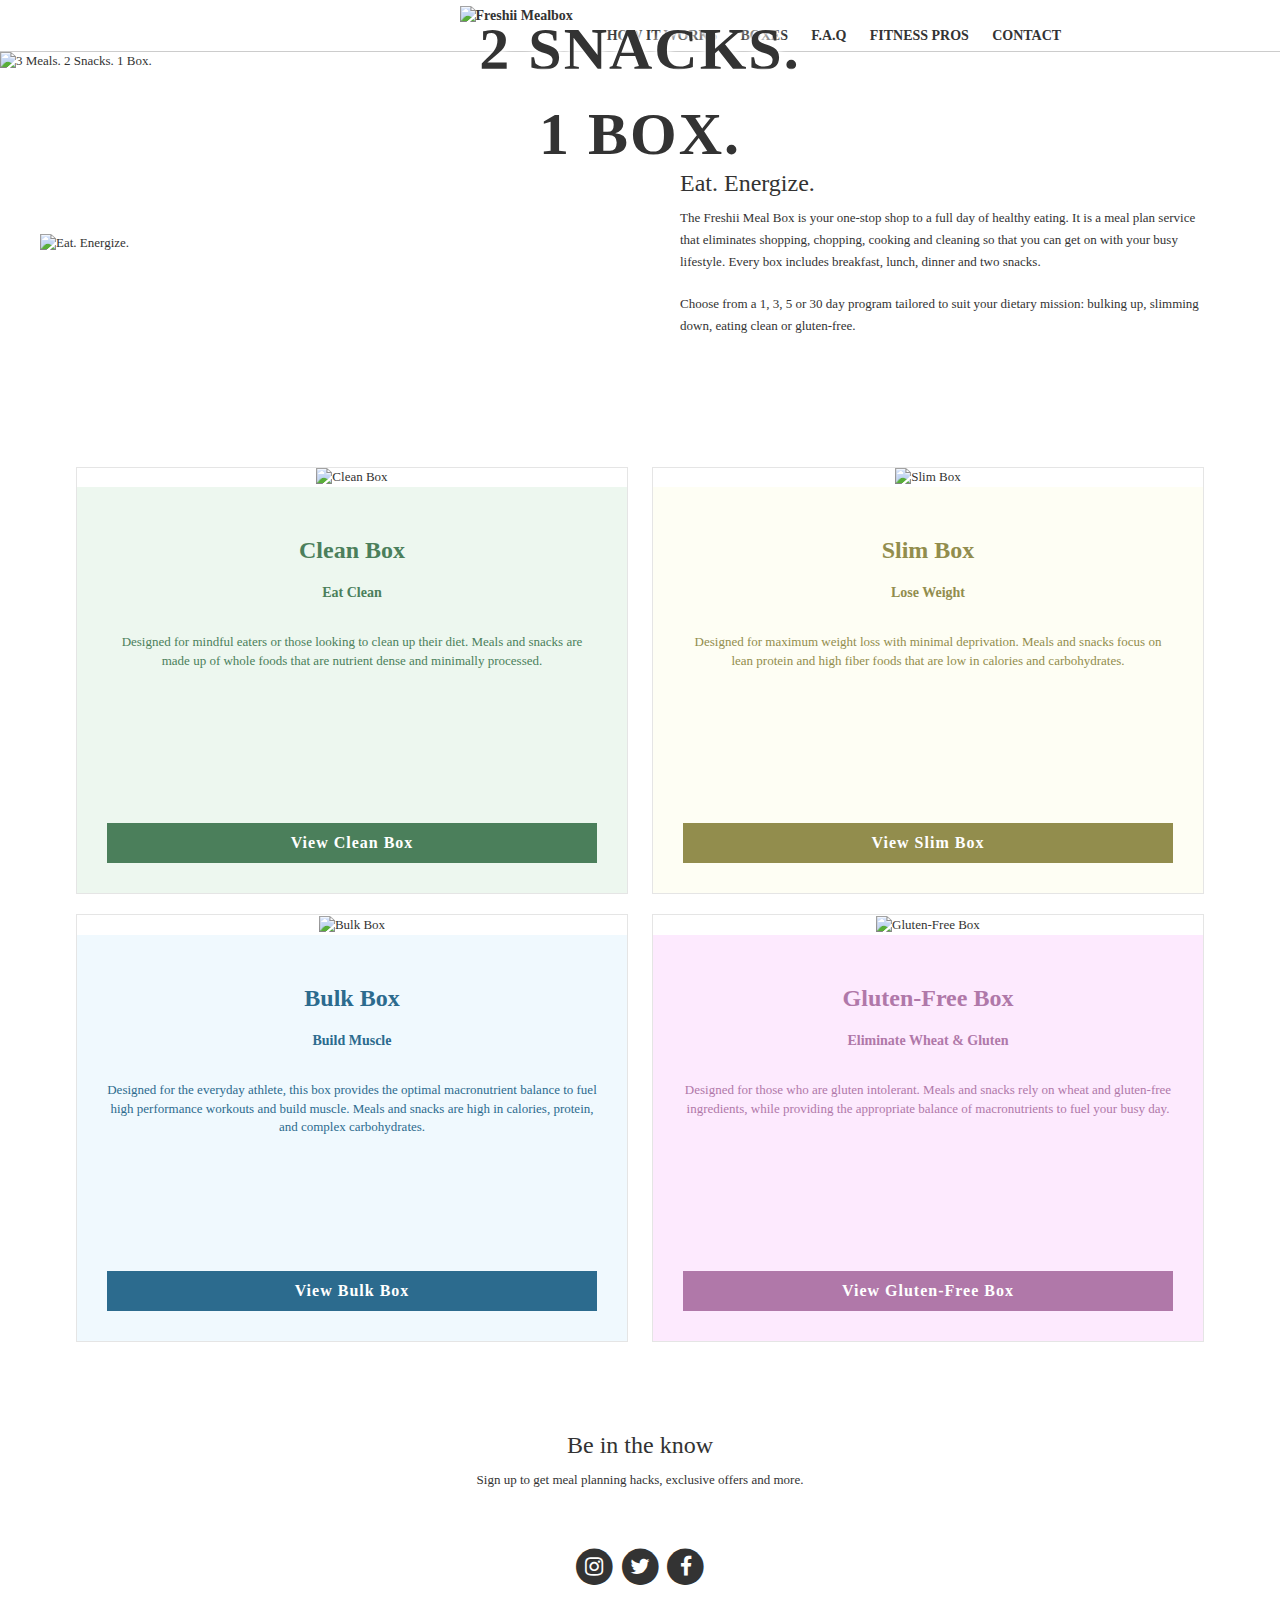
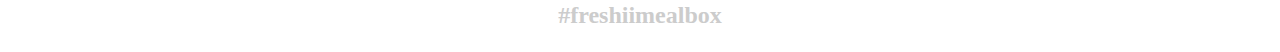
==== index.html @ a9ea9528 "initial commit" ====
<!DOCTYPE html>
<html lang="en">

<head>
    <meta charset="UTF-8">
    <meta name="viewport" content="width=device-width, initial-scale=1.0">
    <meta http-equiv="X-UA-Compatible" content="ie=edge">
    <link rel="stylesheet" href="https://maxcdn.bootstrapcdn.com/font-awesome/4.6.3/css/font-awesome.min.css">
    <link rel="stylesheet" href="/assets/css/bootstrap.min.css">
    <link rel="stylesheet" href="/assets/css/normalize.css" type="text/css">
    <link rel="stylesheet" href="/assets/css/style.css" type="text/css">
    <script src="//www.digitalmarketingbox.com/unoapp/js/jquery.webinquiry-freshii.js"></script>
    <link rel="icon" href="/assets/img/favicon.ico" type="image/x-icon">
    <title>Document</title>
</head>

<body>
    <div class="top-banner">
        <div class="navigation-wrapper">
            <div class="navigation-item">
                <a class="logo" href="index.html">
                    <img class="desktop" src="/assets/img/logo_freshii-mealbox-desktop.png" alt="Freshii Mealbox">
                    <img class="mobile" src="/assets/img/logo_freshii-mealbox-mobile.png" alt="Freshii Mealbox" style="display: none;">
                </a>
            </div>
            <div class="navigation-item right">
                <a class="nav-works " href="how-it-works.html">HOW IT WORKS</a>
                <a class="nav-boxes " href="new-order.html?box=clean">BOXES</a>
                <a class="nav-faq " href="faq.html">F.A.Q</a>
                <a class="nav-fitness " href="fitness-pros.html">FITNESS PROS</a>
                <a class="nav-contact " href="contact.html">CONTACT</a>
            </div>
            <div class="mobile-nav">
                <a class="nav-works " href="how-it-works.html">HOW IT WORKS</a>
                <a class="nav-boxes-clean hover-green  " href="new-order.html?box=clean">CLEAN BOX</a>
                <a class="nav-boxes-slim hover-yellow " href="new-order.html?box=slim">SLIM BOX</a>
                <a class="nav-boxes-bulk hover-blue " href="new-order.html?box=bulk">BULK BOX</a>
                <a class="nav-boxes-gluten hover-purple " href="new-order.html?box=gluten_free">GLUTEN-FREE BOX</a>
                <a class="nav-faq " href="faq.html">F.A.Q</a>
                <a class="nav-fitness " href="fitness-pros.html">FITNESS PROS</a>
                <a class="nav-contact " href="contact.html">CONTACT</a>
            </div>
        </div>
        <div class="mobile-nav-btn">
            <a href="#" id="resNavBtn" onclick="return false;">
                <div id="resNavIcon" class="">
                    <span></span>
                    <span></span>
                    <span></span>
                    <span></span>
                </div>
            </a>
        </div>
    </div>
    <div class="home-banner">
        <img src="/assets/img/home_banner.jpg" alt="3 Meals. 2 Snacks. 1 Box.">
        <div class="caption">
            3 Meals.
            <br>2 Snacks.
            <br>1 Box. </div>
        <div class="faded"></div>
    </div>
    <div class="section white-background">
        <div class="section-wrapper about-meal-box">
            <div class="fake-table">
                <div class="fake-row">
                    <div class="fake-cell about-img mobile-hide">
                        <img src="/assets/img/home_about.jpg" alt="Eat. Energize.">
                    </div>
                    <div class="fake-cell">
                        <h2>Eat. Energize.</h2>

                        <div class="paragraph">
                            The Freshii Meal Box is your one-stop shop to a full day of healthy eating. It is a meal plan service that eliminates shopping,
                            chopping, cooking and cleaning so that you can get on with your busy lifestyle. Every box includes
                            breakfast, lunch, dinner and two snacks. </div>

                        <div class="paragraph">
                            Choose from a 1, 3, 5 or 30 day program tailored to suit your dietary mission: bulking up, slimming down, eating clean or
                            gluten-free. </div>
                    </div>
                </div>
            </div>
        </div>
    </div>
    <div class="section white-background footer-boxes">
        <div class="wrapper">
            <div class="mealbox-table clear-fix">
                <div class="mealbox-column">
                    <img src="/assets/img/clean-box.jpg" class="wide-image" alt="Clean Box">
                    <div class="box green-box">
                        <div class="h1">
                            Clean Box </div>
                        <div class="subheader">
                            <div>
                                Eat Clean </div>
                            <!-- <div>
                                                                </div> -->
                        </div>
                        <div class="view-mealbox" style="display: none;">
                            <a href="javascript:void(0);">View Clean Box</a>
                        </div>
                        <div class="mealbox-description">
                            Designed for mindful eaters or those looking to clean up their diet. Meals and snacks are made up of whole foods that are
                            nutrient dense and minimally processed. </div>
                        <a href="new-order.html?box=clean" class="order-button">
                            <div class="order-button-content">
                                View Clean Box </div>
                        </a>
                    </div>
                </div>
                <div class="mealbox-column">
                    <img src="/assets/img/slim-box-1.jpg" class="wide-image" alt="Slim Box">
                    <div class="box yellow-box">
                        <div class="h1">
                            Slim Box </div>
                        <div class="subheader">
                            <div>
                                Lose Weight </div>
                            <!-- <div>
                                                                </div> -->
                        </div>
                        <div class="view-mealbox" style="display: none;">
                            <a href="javascript:void(0);">View Slim Box</a>
                        </div>
                        <div class="mealbox-description">
                            Designed for maximum weight loss with minimal deprivation. Meals and snacks focus on lean protein and high fiber foods that
                            are low in calories and carbohydrates. </div>
                        <a href="new-order.html?box=slim" class="order-button">
                            <div class="order-button-content">
                                View Slim Box </div>
                        </a>
                    </div>
                </div>
                <div class="mealbox-column">
                    <img src="/assets/img/bulk-box.jpg" class="wide-image" alt="Bulk Box">
                    <div class="box blue-box">
                        <div class="h1">
                            Bulk Box </div>
                        <div class="subheader">
                            <div>
                                Build Muscle </div>
                            <!-- <div>
                                                                </div> -->
                        </div>
                        <div class="view-mealbox" style="display: none;">
                            <a href="javascript:void(0);">View Bulk Box</a>
                        </div>
                        <div class="mealbox-description">
                            Designed for the everyday athlete, this box provides the optimal macronutrient balance to fuel high performance workouts
                            and build muscle. Meals and snacks are high in calories, protein, and complex carbohydrates.
                            </div>
                        <a href="new-order.html?box=bulk" class="order-button">
                            <div class="order-button-content">
                                View Bulk Box </div>
                        </a>
                    </div>
                </div>
                <div class="mealbox-column">
                    <img src="/assets/img/gluten-free-box.jpg" class="wide-image" alt="Gluten-Free Box">
                    <div class="box purple-box">
                        <div class="h1">
                            Gluten-Free Box </div>
                        <div class="subheader">
                            <div>
                                Eliminate Wheat & Gluten </div>
                            <!-- <div>
                                                                </div> -->
                        </div>
                        <div class="view-mealbox" style="display: none;">
                            <a href="javascript:void(0);">View Gluten-Free Box</a>
                        </div>
                        <div class="mealbox-description">
                            Designed for those who are gluten intolerant. Meals and snacks rely on wheat and gluten-free ingredients, while providing
                            the appropriate balance of macronutrients to fuel your busy day. </div>
                        <a href="new-order.html?box=gluten_free" class="order-button">
                            <div class="order-button-content">
                                View Gluten-Free Box </div>
                        </a>
                    </div>
                </div>
            </div>
        </div>
    </div>
    <div class="modal-overlay" style="display: none;"></div>
    <div class="modal-close" style="display: none;">
        <img src="/assets/img/x-white.png" alt="Close Button">
    </div>
    <div class="modal" style="display: none;">
        <div class="modal-content"></div>
    </div>
    <div class="footer-section eblast-section white-background">
        <h2>Be in the know</h2>
        <div class="paragraph" style="margin-bottom:15px;">
            Sign up to get meal planning hacks, exclusive offers and more. </div>
        <script type="text/javascript" src="https://form.jotform.com/jsform/62095465171255"></script>
    </div>

    <div class="footer-section social-section white-background">
        <div class="footer-social">
            <a href="#" target="_blank">
                <span class="fa-stack fa-lg">
                    <i class="fa fa-circle fa-stack-2x"></i>
                    <i class="fa fa-instagram fa-stack-1x fa-inverse"></i>
                </span>
            </a>
        </div>
        <div class="footer-social">
            <a href="#" target="_blank">
                <span class="fa-stack fa-lg">
                    <i class="fa fa-circle fa-stack-2x"></i>
                    <i class="fa fa-twitter fa-stack-1x fa-inverse"></i>
                </span>
            </a>
        </div>
        <div class="footer-social">
            <a href="#" target="_blank">
                <span class="fa-stack fa-lg">
                    <i class="fa fa-circle fa-stack-2x"></i>
                    <i class="fa fa-facebook fa-stack-1x fa-inverse"></i>
                </span>
            </a>
        </div>
    </div>

    <div class="footer-section big-meal-box white-background">
        #freshiimealbox
    </div>
</body>

</html>
---- assets/css/style.css ----
@charset 'UTF-8';

* {
	margin: 0;
	padding: 0;
	border: 0;
	outline: none;
}

html, body {
	min-height: 100%;
	height: 100%;
	box-sizing: border-box;
}

html.noscroll, body.noscroll {
	overflow: hidden;
}

/* WEB FONTS */

/* Comment out fonts that aren't being used */
/*@font-face {
	font-family: 'Rubik';
	src: url('../fonts/rubik-black-webfont.eot');
	src: url('../fonts/rubik-black-webfont.eot?#iefix') format('embedded-opentype'),
		 url('../fonts/rubik-black-webfont.woff2') format('woff2'),
		 url('../fonts/rubik-black-webfont.woff') format('woff'),
		 url('../fonts/rubik-black-webfont.ttf') format('truetype'),
		 url('../fonts/rubik-black-webfont.svg#rubikblack') format('svg');
	font-weight: 900;
	font-style: normal;
}*/
/*@font-face {
	font-family: 'Rubik';
	src: url('../fonts/rubik-blackitalic-webfont.eot');
	src: url('../fonts/rubik-blackitalic-webfont.eot?#iefix') format('embedded-opentype'),
		 url('../fonts/rubik-blackitalic-webfont.woff2') format('woff2'),
		 url('../fonts/rubik-blackitalic-webfont.woff') format('woff'),
		 url('../fonts/rubik-blackitalic-webfont.ttf') format('truetype'),
		 url('../fonts/rubik-blackitalic-webfont.svg#rubikblack_italic') format('svg');
	font-weight: 900;
	font-style: italic;
}*/
/*@font-face {
	font-family: 'Rubik';
	src: url('../fonts/rubik-bold-webfont.eot');
	src: url('../fonts/rubik-bold-webfont.eot?#iefix') format('embedded-opentype'),
		 url('../fonts/rubik-bold-webfont.woff2') format('woff2'),
		 url('../fonts/rubik-bold-webfont.woff') format('woff'),
		 url('../fonts/rubik-bold-webfont.ttf') format('truetype'),
		 url('../fonts/rubik-bold-webfont.svg#rubikbold') format('svg');
	font-weight: 700;
	font-style: normal;
}*/
/*@font-face {
	font-family: 'Rubik';
	src: url('../fonts/rubik-bolditalic-webfont.eot');
	src: url('../fonts/rubik-bolditalic-webfont.eot?#iefix') format('embedded-opentype'),
		 url('../fonts/rubik-bolditalic-webfont.woff2') format('woff2'),
		 url('../fonts/rubik-bolditalic-webfont.woff') format('woff'),
		 url('../fonts/rubik-bolditalic-webfont.ttf') format('truetype'),
		 url('../fonts/rubik-bolditalic-webfont.svg#rubikbold_italic') format('svg');
	font-weight: 700;
	font-style: italic;
}*/
@font-face {
	font-family: 'Rubik';
	src: url('../fonts/rubik-italic-webfont.eot');
	src: url('../fonts/rubik-italic-webfont.eot?#iefix') format('embedded-opentype'),
		 url('../fonts/rubik-italic-webfont.woff2') format('woff2'),
		 url('../fonts/rubik-italic-webfont.woff') format('woff'),
		 url('../fonts/rubik-italic-webfont.ttf') format('truetype'),
		 url('../fonts/rubik-italic-webfont.svg#rubikitalic') format('svg');
	font-weight: 400;
	font-style: italic;
}
@font-face {
	font-family: 'Rubik';
	src: url('../fonts/rubik-light-webfont.eot');
	src: url('../fonts/rubik-light-webfont.eot?#iefix') format('embedded-opentype'),
		 url('../fonts/rubik-light-webfont.woff2') format('woff2'),
		 url('../fonts/rubik-light-webfont.woff') format('woff'),
		 url('../fonts/rubik-light-webfont.ttf') format('truetype'),
		 url('../fonts/rubik-light-webfont.svg#rubiklight') format('svg');
	font-weight: 300;
	font-style: normal;
}
/*@font-face {
	font-family: 'Rubik';
	src: url('../fonts/rubik-lightitalic-webfont.eot');
	src: url('../fonts/rubik-lightitalic-webfont.eot?#iefix') format('embedded-opentype'),
		 url('../fonts/rubik-lightitalic-webfont.woff2') format('woff2'),
		 url('../fonts/rubik-lightitalic-webfont.woff') format('woff'),
		 url('../fonts/rubik-lightitalic-webfont.ttf') format('truetype'),
		 url('../fonts/rubik-lightitalic-webfont.svg#rubiklight_italic') format('svg');
	font-weight: 300;
	font-style: italic;
}*/
@font-face {
	font-family: 'Rubik';
	src: url('../fonts/rubik-medium-webfont.eot');
	src: url('../fonts/rubik-medium-webfont.eot?#iefix') format('embedded-opentype'),
		 url('../fonts/rubik-medium-webfont.woff2') format('woff2'),
		 url('../fonts/rubik-medium-webfont.woff') format('woff'),
		 url('../fonts/rubik-medium-webfont.ttf') format('truetype'),
		 url('../fonts/rubik-medium-webfont.svg#rubikmedium') format('svg');
	font-weight: 500;
	font-style: normal;
}
/*@font-face {
	font-family: 'Rubik';
	src: url('../fonts/rubik-mediumitalic-webfont.eot');
	src: url('../fonts/rubik-mediumitalic-webfont.eot?#iefix') format('embedded-opentype'),
		 url('../fonts/rubik-mediumitalic-webfont.woff2') format('woff2'),
		 url('../fonts/rubik-mediumitalic-webfont.woff') format('woff'),
		 url('../fonts/rubik-mediumitalic-webfont.ttf') format('truetype'),
		 url('../fonts/rubik-mediumitalic-webfont.svg#rubikmedium_italic') format('svg');
	font-weight: 500;
	font-style: italic;
}*/
@font-face {
	font-family: 'Rubik';
	src: url('../fonts/rubik-regular-webfont.eot');
	src: url('../fonts/rubik-regular-webfont.eot?#iefix') format('embedded-opentype'),
		 url('../fonts/rubik-regular-webfont.woff2') format('woff2'),
		 url('../fonts/rubik-regular-webfont.woff') format('woff'),
		 url('../fonts/rubik-regular-webfont.ttf') format('truetype'),
		 url('../fonts/rubik-regular-webfont.svg#rubikregular') format('svg');
	font-weight: 400;
	font-style: normal;
}

/* GENERAL */

body {
	background-color: #fff;
	font-family: 'Rubik';
	font-weight: 400;
	font-style: normal;
	font-size: 13px;
}

h2 {
	color: #333;
	font-size: 24px;
}

a {
	color: #333;
	font-weight: 500;
	text-decoration: none;
	-webkit-transition: all .2s ease-in-out;
	-moz-transition: all .2s ease-in-out;
	-ms-transition: all .2s ease-in-out;
	-o-transition: all .2s ease-in-out;
	transition: all .2s ease-in-out;
}

a:hover {
	color: #7ed321;
}

.white-background {
	background: #fff;
}

.gray-background {
	background: #f5f5f5;
}

.section {
	padding: 40px 0;
}

.wrapper {
	width: 1200px;
	margin: auto;
}

.h1 {
	font-size: 24px;
	font-weight: 700;
}

.subheader {
	font-size: 14px;
	font-weight: 700;
	padding-top: 10px;
	padding-bottom: 15px;
}
.subheader div:first-child {
	min-height: 35px;
}

.wide-image {
	width: 100%;
}

.section-wrapper {
	max-width: 1200px;
	margin: auto;
}
.fake-table {
	display: table;
	width: 100%;
}
.fake-row {
	display: table-row;
}
.fake-cell {
	display: table-cell;
	vertical-align: middle;
	box-sizing: border-box;
}
.paragraph {
	font-size: 13px;
	line-height: 22px;
}

.paragraph + .paragraph {
	padding-top: 20px;
}

.right {
	text-align: right;
}

.clear-fix:after {
	content: '';
	display: table;
	clear: both;
}

.modal {
	display: none;
}

.modal-close {
	display: none;
}

.modal-overlay {
	display: none;
}

/* TOP BANNER AND NAVIGATION */

.top-banner {
	background-color: #fff;
	color: #fff;
	text-align: center;
	padding: 5px 0;
	border-bottom: 1px solid #ccc;
}

.top-banner .navigation-wrapper {
	width: 100%;
	padding: 0 3%;
	box-sizing: border-box;
}

.top-banner .navigation-wrapper .navigation-item {
	display: inline-block;
	width: 30%;
	vertical-align: middle;
	text-align: left;
}

.top-banner .navigation-wrapper .navigation-item.right {
	width: 70%;
}

.top-banner .navigation-wrapper .navigation-item.right {
	text-align: right;
	box-sizing: border-box;
}

.top-banner .navigation-wrapper .navigation-item.left {
	text-align: left;
	padding-left: 20px;
	box-sizing: border-box;
}

.top-banner .navigation-wrapper a + a {
	margin-left: 20px;
}

.top-banner .navigation-wrapper a, .top-banner .navigation-wrapper a:link, .top-banner .navigation-wrapper a:visited, .top-banner .navigation-wrapper a:active {
	color: #333;
	text-decoration: none;
	font-size: 14px;
	font-weight: 700;
	-webkit-transition: all .2s ease-in-out;
	-moz-transition: all .2s ease-in-out;
	-ms-transition: all .2s ease-in-out;
	-o-transition: all .2s ease-in-out;
	transition: all .2s ease-in-out;
}

.top-banner .navigation-wrapper a:hover {
	color: #7ed321;
}

.top-banner .navigation-wrapper a.selected {
	color: #7ed321;
}

.mobile-nav {
	display: none;
	position: relative;
	top: 10px;
	height: 0px;
	overflow: hidden;
	-webkit-transition: all .2s ease-in-out;
	-moz-transition: all .2s ease-in-out;
	-ms-transition: all .2s ease-in-out;
	-o-transition: all .2s ease-in-out;
	transition: all .2s ease-in-out;
}

.mobile-nav.opened {
	height: 275px;
}

.top-banner .navigation-wrapper .mobile-nav a {
	display: block;
	width: 100%;
	padding: 8px 10px;
	margin: 0;
	box-sizing: border-box;
}

.mobile-nav-btn {
	display: none;
    position: absolute;
    top: 18px;
    right: 10px;
    text-align: center;
}

#resNavBtn {
	display: block;
	padding: 5px;
}

#resNavBtn:hover span {
	background-color: #7ed321;
}

#resNavBtn:hover span:nth-child(1), #resNavBtn:hover span:nth-child(4) {
	background-color: #7ed321;
}

#resNavIcon {
	width: 34px;
	height: 20px;
	position: relative;
	margin: 0 auto;
	-webkit-transform: rotate(0deg);
	-moz-transform: rotate(0deg);
	-o-transform: rotate(0deg);
	transform: rotate(0deg);
	-webkit-transition: .5s ease-in-out;
	-moz-transition: .5s ease-in-out;
	-o-transition: .5s ease-in-out;
	transition: .5s ease-in-out;
	cursor: pointer;
}

#resNavIcon span {
	display: block;
	position: absolute;
	height: 3px;
	width: 100%;
	background-color: #333;
	opacity: 1;
	left: 0;
	-webkit-transform: rotate(0deg);
	-moz-transform: rotate(0deg);
	-o-transform: rotate(0deg);
	transform: rotate(0deg);
	-webkit-transition: .25s ease-in-out;
	-moz-transition: .25s ease-in-out;
	-o-transition: .25s ease-in-out;
	transition: .25s ease-in-out;
}

#resNavIcon span:nth-child(1) {
	top: 0px;
	background-color: #333;
}

#resNavIcon span:nth-child(2),#resNavIcon span:nth-child(3) {
	top: 8px;
}

#resNavIcon span:nth-child(4) {
	top: 16px;
	background-color: #333;
}

#resNavIcon.opened span:nth-child(1) {
	top: 18px;
	width: 0%;
	left: 50%;
}

#resNavIcon.opened span:nth-child(2) {
	-webkit-transform: rotate(45deg);
	-moz-transform: rotate(45deg);
	-o-transform: rotate(45deg);
	transform: rotate(45deg);
}

#resNavIcon.opened span:nth-child(3) {
	-webkit-transform: rotate(-45deg);
	-moz-transform: rotate(-45deg);
	-o-transform: rotate(-45deg);
	transform: rotate(-45deg);
}

#resNavIcon.opened span:nth-child(4) {
	top: 18px;
	width: 0%;
	left: 50%;
}
/* HOME PAGE */
.home-banner {
	position: relative;
}

.home-banner .caption {
	position: absolute;
	top: 50%;
	margin-top: -140px;
	left: 0;
	width: 100%;
    color: #333;
    font-size: 60px;
    font-weight: 700;
    letter-spacing: 2px;
    text-transform: uppercase;
    text-align: center;
    text-shadow: 0px 0px 12px rgba(255,255,255,.8), 0 0 9px rgba(255,255,255,.8), 0 0 6px rgba(255,255,255,.8), 0 0 3px rgba(255,255,255,.8);
}

.home-banner img {
	width: 100%;
	display: block;
}

.home-banner .faded {
	position: absolute;
	bottom: 0;
	left: 0;
	width: 100%;
	height: 15%;
	background: -moz-linear-gradient(top,  rgba(255,255,255,0) 0%, rgba(255,255,255,1) 100%);
	background: -webkit-linear-gradient(top,  rgba(255,255,255,0) 0%,rgba(255,255,255,1) 100%);
	background: linear-gradient(to bottom,  rgba(255,255,255,0) 0%,rgba(255,255,255,1) 100%);
	filter: progid:DXImageTransform.Microsoft.gradient( startColorstr='#00ffffff', endColorstr='#ffffff',GradientType=0 );
}

.about-meal-box .fake-cell {
	width: 50%;
}

.about-meal-box .fake-cell:last-child {
	padding: 40px;
}

.about-img img {
	display: block;
	width: 100%;
}

.fake-table h2 {
	margin-bottom: 10px;
}

.box {
	padding: 30px;
}

.green-box {
	background-color: #edf7ef;
	color: #4b7f5b;
}

.yellow-box {
	background-color: #fefef4;
	color: #928d4d;
}

.blue-box {
	background-color: #f0f9fe;
	color: #2c6b8e;
}

.purple-box {
	background-color: #fdeafe;
	color: #b078a9;
}

.order-button {
	display: block;
	margin-top: 30px;
	cursor: pointer;
	text-align: center;
	text-decoration: none;
}

.order-button-content {
	color: #fff;
	height: 40px;
	line-height: 40px;
	font-size: 16px;
	font-weight: 700;
	letter-spacing: 1px;
	background-color: rgba(0,0,0,0);
	transition: background-color 0.5s;
	-webkit-transition: background-color 0.5s;
	-moz-transition: background-color 0.5s;
	-o-transition: background-color 0.5s;
}

.order-button-content:hover {
	background-color: rgba(0,0,0,0.5);
}

.green-box .order-button {
	background-color: #4b7f5b;
}

.yellow-box .order-button {
	background-color: #928d4d;
}

.blue-box .order-button {
	background-color: #2c6b8e;
}

.purple-box .order-button {
	background-color: #b078a9;
}

.icon-set {
	text-align: center;
	word-spacing: -4px;
}

.icon-set img {
	height: 63px;
	padding: 30px 15px;
	padding-top: 0;
}

.mealbox-table {
	width: 100%;
}

.mealbox-table .mealbox-column {
	box-sizing: border-box;
	margin: 0 1%;
	text-align: center;
	width: 23%;
	box-shadow: 0 3px 1px rgba(0,0,0,0.2);
	float: left;
}

.mealbox-description {
	min-height: 160px;
}

.box-content {
	max-width: 1200px;
	width: 100%;
	margin: 0 auto;
}
.box-content .left-side {
	float: left;
	width: 50%;
}
.box-content .left-side img {
	display: block;
	width: 100%;
}
.box-content .right-side {
	float: right;
	width: 50%;
}
/* FAQ */

.faq-list {
	padding-top: 30px;
	max-width: 1200px;
	margin: auto;
}

.question {
	font-size: 20px;
	font-weight: 500;
}

.answer {
	font-size: 16.5px;
	font-weight: 300;
	padding-bottom: 30px;
}

/* NEW ORDER */

.order-wrapper {
	display: table;
	min-height: 100%;
	width: 100%;
}

.order-form {
	display: table-cell;
	text-align: right;
	background: #f5f5f5;
	width: 50%;
	padding: 30px;
	vertical-align: top;
}

.order-box-details {
	display: table-cell;
	text-align: left;
	text-align: center; /* temp remove for no-order form */
	background: #fff;
	width: 50%;
	padding: 30px;
	vertical-align: top;
}

.order-content {
	display: inline-block;
	text-align: left;
	width: 100%;
	padding-left: 40px;
	box-sizing: border-box;
}

.subheader2 {
	font-size: 14px;
	font-weight: 400;
	padding-bottom: 5px;
	font-style: italic;
}

.order-form select {
	width: 48%;
	border: 1px solid #ccc;
	height: 30px;
	background-color: #fff;
}

.order-form input[type="text"] {
	width: 48%;
	border: 1px solid #ccc;
	height: 30px;
	padding-left: 10px;
	padding-right: 10px;
	background-color: #fff;
	box-sizing: border-box;
}

.order-form input.delivery-address[type="text"] {
	padding-right: 32px;
}

.input-icon {
	position: absolute;
	margin-left: -25px;
	margin-top: 5px;
	pointer-events: none;
}

.order-form .row {
	padding-bottom: 10px;
}

.order-box-details .row {
	padding-bottom: 10px;
}

.radio-wrapper input[type="radio"] {
	margin-right: 7px;
}

.radio-wrapper label {
	padding-right: 13px;
}

label {
	display: block;
	margin-bottom: 4px;
	font-size: 16px;
	font-weight: 700;
	color: #333;
}

.order-form .start-date-day {
	float: left;
	width: 10%;
	margin-right: 1%;
}

.order-form .start-date-month {
	float: left;
	width: 21%;
	margin-right: 1%;
}

.order-form .start-date-year {
	float: left;
	width: 15%;
	margin-right: 1%;
}

.order-form textarea {
	width: 98%;
	height: 80px;
	padding: 5px 10px;
	box-sizing: border-box;
	border: 1px solid #ccc;
	resize: none;
}

.daily-options select{
	float: left;
	width: 18%;
	margin-right: 2%;
}

.two-column {
	display: table;
	width: 100%;
}

.two-column .column {
	display: table-cell;
	width: 50%;
	vertical-align: top;
}

.order-form .two-column .column select {
	width: 96%;
}

.order-form .two-column .column input[type="text"] {
	width: 96%;
}

.green {
	color: #4b7f5b;
}

.yellow {
	color: #928d4d;
}

.blue {
	color: #2c6b8e;
}

.purple {
	color: #b078a9;
}

.red {
	color: #d0011b;
}

.hover-green:hover {
	color: #4b7f5b !important;
}

.hover-green.selected {
	color: #4b7f5b !important;
}

.hover-yellow:hover {
	color: #928d4d !important;
}

.hover-yellow.selected {
	color: #928d4d !important;
}

.hover-blue:hover {
	color: #2c6b8e !important;
}

.hover-blue.selected {
	color: #2c6b8e !important;
}

.hover-purple:hover {
	color: #b078a9 !important;
}

.hover-purple.selected {
	color: #b078a9 !important;
}

.green-button {
	display: inline-block;
	margin-top: 30px;
	cursor: pointer;
	text-decoration: none;
	background-color: #64bd01;
	width: 120px;
}

.green-button-content {
	text-align: center;
	color: #fff;
	height: 40px;
	line-height: 40px;
	font-size: 16px;
	font-weight: 700;
	background-color: rgba(0,0,0,0);
	transition: background-color 0.5s;
	-webkit-transition: background-color 0.5s;
	-moz-transition: background-color 0.5s;
	-o-transition: background-color 0.5s;
}
.green-button-content:hover {
	background-color: rgba(0,0,0,0.5);
}

.indent {
	/*padding-left: 15px;*/ /* temp remove for no-order form */
}

.bold {
	font-weight: 500;
}

.view-map {
	color: #4990e2;
	text-decoration: underline;
	margin-left: 2%;
	cursor: pointer;
}
.view-map:hover {
	color: #1C61B0;
}

.error-row {
	padding-top: 5px;
}

.error-banner {
	width: 100%;
	background-color: #d0011b;
	padding-top: 10px;
	padding-bottom: 10px;
}
.error-banner-content {
	display: table;
	width: 1200px;
	margin: auto;
}
.error-banner-message {
	display: table-cell;
	width: 99%;
	font-size: 14px;
	color: #fff;
}
.error-banner-dismiss {
	display: table-cell;
	width: 1%;
	padding-left: 30px;
}

.dismiss-link {
	font-size: 14px;
	color: #fff;
	text-decoration: underline;
	cursor: pointer;
}
.dismiss-link:hover {
	color: #000;
}

.input-error {
	color: #d0011b;
}

.box-nav {
	text-align: center;
	padding: 40px 15px 20px;
}
.box-nav ul {
	list-style-type: none;
	padding: 0;
}
.box-nav ul li {
	display: inline-block;
	margin: 0 15px;
}
.box-nav ul li a {
	padding-bottom: 3px;
	font-size: 16px;
	font-weight: 700;
	border-bottom: 3px solid rgba(0,0,0,0);
}
.box-nav ul li a.hover-green:hover {
	border-bottom: 3px solid #4b7f5b;
}
.box-nav ul li a.hover-yellow:hover {
	border-bottom: 3px solid #928d4d;
}
.box-nav ul li a.hover-blue:hover {
	border-bottom: 3px solid #2c6b8e;
}
.box-nav ul li a.hover-purple:hover {
	border-bottom: 3px solid #b078a9;
}
.box-nav ul li a:hover {
	border-bottom: 3px solid #7ed321;
}

.box-nav ul li a.hover-green.selected {
	border-bottom: 3px solid #4b7f5b;
}
.box-nav ul li a.hover-yellow.selected {
	border-bottom: 3px solid #928d4d;
}
.box-nav ul li a.hover-blue.selected {
	border-bottom: 3px solid #2c6b8e;
}
.box-nav ul li a.hover-purple.selected {
	border-bottom: 3px solid #b078a9;
}
.box-nav ul li a:hover {
	border-bottom: 3px solid #7ed321;
}

/* HOW IT WORKS */
.section.how-it-works-section {
	padding: 0 0 40px;
}

.about-how-it-works {
	padding: 20px 0 20px 20px;
}

.program-area {
	text-align: center;
	padding-top: 40px;
}

.program-area ul {
	padding-top: 20px;
	list-style-type: none;
}

.program-area ul li {
	display: inline-block;
	vertical-align: top;
	padding: 20px;
	font-weight: 700;
	font-size: 16px;
	letter-spacing: 1px;
	color: #333;
}

.best-value {
	display: block;
	margin-top: 2px;
	color: #4b7e5b;
	letter-spacing: 0;
	text-transform: uppercase;
}

.program-area ul li img {
	display: block;
	max-width: 150px;
	width: 100%;
	margin: 0 auto 10px;
}

.video-area {
	text-align: center;
	padding-top: 20px;
}

.video-area #video {
	display: block;
	width: 100%;
	border: 1px solid #333;
	box-sizing: border-box;
}

.paragraph-heading {
	display: block;
	font-weight: 700;
	font-size: 16px;
	color: #333;
}

.paragraph-breaker {
	display: block;
	margin-top: 10px;
}

.how-it-works-img {
	width: 60%;
}

.how-it-works-img img {
	display: block;
	width: 100%;
}

/* FITNESS PROS */
.section.fitness-section {
	padding: 40px 20px 0;
}

.how-it-works-pros {
	padding-bottom: 40px;
	text-align: center;
}

.how-it-works-pros ul {
	padding-top: 20px;
	list-style-type: none;
}

.how-it-works-pros ul li {
	display: inline-block;
	width: 20%;
	vertical-align: middle;
	padding: 20px;
	font-weight: 700;
	font-size: 16px;
	letter-spacing: 1px;
	color: #333;
	box-sizing: border-box;
}

.how-it-works-pros ul li img {
	display: block;
	max-height: 100px;
	margin: 0 auto 10px;
}

.how-it-works-pros ul li.arrows img {
	max-height: 50px;
}

.fitness-form {
	max-width: 50%;
	margin: 0 auto;
	text-align: center;
}

.fitness-form .row {
	padding-bottom: 30px;
}

.fitness-form input[type="text"] {
	border: 1px solid #ccc;
	width: 100%;
	height: 40px;
	padding-left: 10px;
	padding-right: 10px;
	padding-top: 10px;
	padding-bottom: 10px;
	background-color: #fff;
	border-radius: 5px;
	text-align: center;
	box-sizing: border-box;
}

form#fitnessForm #customSuccessMsg {
    position: fixed;
    z-index: 99;
    top: 0;
    right: 0;
    bottom: 0;
    left: 0;
    background-color: rgba(255,255,255,.85);
}
form#fitnessForm #errorModal {
    position: fixed;
    z-index: 99;
    top: 0;
    right: 0;
    bottom: 0;
    left: 0;
    background-color: rgba(255,255,255,.85);
}

form#fitnessForm #customSuccessMsg, form#fitnessForm #errorModal {
	text-align: center;
	font-size: 10px;
}

form#fitnessForm #customSuccessMsg .modal-center {
    position: absolute;
    width: 240px;
    height: 70px;
    top: 50%;
    margin-top: -35px;
    left: 50%;
    margin-left: -120px;
    z-index: 100;
    padding: 10px;
    padding-bottom: 50px;
    background-color: #fff;
    border: 1px solid #64bd01;
}
form#fitnessForm #errorModal .modal-center {
    position: absolute;
    width: 240px;
    height: 70px;
    top: 50%;
    margin-top: -35px;
    left: 50%;
    margin-left: -120px;
    z-index: 100;
    padding: 10px;
    padding-bottom: 50px;
    background-color: #fff;
    border: 1px solid #64bd01;
}
form#fitnessForm .modal-center h2 {
    margin-bottom: 15px;
    text-transform: uppercase;
}

/* CONTACT */
.contact-wrapper .left-side {
	float: left;
	width: 50%;
}
.contact-form {
	text-align: left;
	margin: auto;
	padding-top: 30px;
}

.contact-form .row {
	padding-bottom: 30px;
}

.contact-form input[type="text"] {
	border: 1px solid #ccc;
	width: 100%;
	height: 40px;
	padding-left: 10px;
	padding-right: 10px;
	padding-top: 10px;
	padding-bottom: 10px;
	background-color: #fff;
	border-radius: 5px;
	box-sizing: border-box;
}

.contact-form textarea {
	border: 1px solid #ccc;
	width: 100%;
	height: 130px;
	padding-left: 10px;
	padding-right: 10px;
	padding-top: 10px;
	padding-bottom: 10px;
	background-color: #fff;
	resize: none;
	border-radius: 5px;
	box-sizing: border-box;
}

form#contactForm #customSuccessMsg {
    position: fixed;
    z-index: 99;
    top: 0;
    right: 0;
    bottom: 0;
    left: 0;
    background-color: rgba(255,255,255,.85);
}
form#contactForm #errorModal {
    position: fixed;
    z-index: 99;
    top: 0;
    right: 0;
    bottom: 0;
    left: 0;
    background-color: rgba(255,255,255,.85);
}

form#contactForm #customSuccessMsg, form#contactForm #errorModal {
	text-align: center;
	font-size: 10px;
}

form#contactForm #customSuccessMsg .modal-center {
    position: absolute;
    width: 240px;
    height: 70px;
    top: 50%;
    margin-top: -35px;
    left: 50%;
    margin-left: -120px;
    z-index: 100;
    padding: 10px;
    padding-bottom: 50px;
    background-color: #fff;
    border: 1px solid #64bd01;
}
form#contactForm #errorModal .modal-center {
    position: absolute;
    width: 240px;
    height: 70px;
    top: 50%;
    margin-top: -35px;
    left: 50%;
    margin-left: -120px;
    z-index: 100;
    padding: 10px;
    padding-bottom: 50px;
    background-color: #fff;
    border: 1px solid #64bd01;
}
form#contactForm .modal-center h2 {
    margin-bottom: 15px;
    text-transform: uppercase;
}
.ok-btn {
    position: absolute;
    padding: 10px 0;
    left: 0;
    bottom: 0;
    width: 100%;
    text-align: center;
    cursor: pointer;
    color: #fff;
    font-weight: 700;
    background-color: #64bd01;
    border-top: 1px solid #64bd01;
    font-size: 12px;
}

.required {
	color: #64bd01;
}

.contact-wrapper .right-side {
	float: right;
	width: 46%;
	padding: 40px;
	text-align: center;
	background-color: #f0f9fe;
	border-radius: 5px;
	box-sizing: border-box;
}

.contact-wrapper .right-side h2 {
	margin-top: 15px;
}

.contact-wrapper .right-side img {
	display: block;
	width: 50%;
	margin: 0 auto;
}

/* FOOTER */
.footer-section {
	text-align: center;
	padding: 20px;
}
#sort_widget_123288 {
	margin: 15px auto 0;
	width: 100% !important;
	max-width: 380px;
	padding: 0 !important;
	border: 0 !important;
}
#email_id_sort_123288 {
	height: auto !important;
	width: 100% !important;
	padding: 10px;
	font-size: 18px;
	font-weight: 300;
	text-align: center;
	border: 1px solid #ccc;
	border-radius: 5px;
	color: #333;
	box-sizing: border-box;
}
::-webkit-input-placeholder {
   color: #ccc;
}
:-moz-placeholder {
   color: #ccc;  
}
:-ms-input-placeholder {  
   color: #ccc;  
}
.eblast-section #open_img_sort_123288 {
	cursor: pointer;
	max-width: 200px;
	margin: 15px auto 0 !important;
	width: 100% !important;
	padding: 12px 5px !important;
	background-color: #333 !important;
	color: #fff !important;
	border-radius: 0 !important;
	font-weight: 700;
	letter-spacing: 1px;
	box-sizing: border-box;
	-webkit-transition: all .2s ease-in-out;
	-moz-transition: all .2s ease-in-out;
	-ms-transition: all .2s ease-in-out;
	-o-transition: all .2s ease-in-out;
	transition: all .2s ease-in-out;
}
.eblast-section #open_img_sort_123288:hover {
	background-color: #7ed321 !important;
}
.social-section {
	padding: 20px 20px 0;
}
.footer-social {
	text-align: center;
	font-size: 16px;
	display: inline-block;
}
.footer-social a {
	display: block;
	color: #333;
	-webkit-transition: all .2s ease-in-out;
	-moz-transition: all .2s ease-in-out;
	-ms-transition: all .2s ease-in-out;
	-o-transition: all .2s ease-in-out;
	transition: all .2s ease-in-out;
}
.footer-social a:hover {
	color: #7ed321;
}
.big-meal-box {
	padding: 10px 20px 20px;
	color: #ccc;
	font-size: 24px;
	font-weight: 700;
	text-decoration: none;
}
.big-meal-box a {
	color: #ccc;
	font-size: 24px;
	font-weight: 700;
	text-decoration: none;
	-webkit-transition: all .2s ease-in-out;
	-moz-transition: all .2s ease-in-out;
	-ms-transition: all .2s ease-in-out;
	-o-transition: all .2s ease-in-out;
	transition: all .2s ease-in-out;
}
.big-meal-box a:hover {
	color: #7ed321;
}
.attention {
	margin-top: 15px;
}
/* RESPONSIVE CSS */
@media screen and (max-width: 1280px) {
	.wrapper {
		width: 100%;
	}
	.mealbox-table {
		width: 90%;
		margin-left: auto;
		margin-right: auto;
	}
	.mealbox-table .mealbox-column {
		margin: 10px 1%;
		width: 48%;
		box-shadow: none;
		border: 1px solid rgba(0,0,0,0.1);
	}
	.back-navigation {
		padding-left: 20px;
	}
	.faq-section {
		padding: 40px 20px 0;
	}
	.faq-list {
		width: 100%;
		box-sizing: border-box;
	}
}

@media screen and (max-width: 900px) {
	.paragraph-wrapper {
		width: 90%;
		margin: auto;
	}
	.how-it-works-pros ul li {
		display: block;
		width: 100%;
	}
	.how-it-works-pros ul li.arrows img {
		transform: rotate(90deg);
	}
	.home-banner .caption { font-size:48px;margin-top:-80px; }
}

/*@media screen and (max-width: 1210px) {
	.logo .desktop {
		display: none;
	}
	.logo .mobile {
		display: inline !important;
		height: 50px;
	}
	.top-banner .navigation-wrapper .navigation-item {
		width: 30%;
	}
	.top-banner .navigation-wrapper .navigation-item.right {
		width: 70%;
	}
	.program-area ul li {
		display: block;
		padding: 10px;
	}
}*/

@media screen and (max-width: 1210px) {
	body {
		padding-top: 65px;
	}
	.logo .desktop {
		display: none;
	}
	.logo .mobile {
		display: inline !important;
		height: 50px;
	}
	.top-banner .navigation-wrapper .navigation-item {
		width: 30%;
	}
	.top-banner .navigation-wrapper .navigation-item.right {
		width: 70%;
	}
	.program-area ul li {
		display: block;
		padding: 10px;
	}
	.fake-table {
		display: block;
	}
	.fake-row {
		display: block;
	}
	.fake-cell {
		display: block;
		width: 100%;
	}
	.top-banner {
		position: fixed;
		top: 0;
		left: 0;
		width: 100%;
		z-index: 10;
	}
	.section {
		padding: 10px 0;
	}
	.icon-set img {
		height: 43px;
		padding: 15px;
	}
	.about-meal-box .fake-cell {
		width: 100%;
	}
	.about-meal-box .fake-cell:last-child {
		padding: 20px;
	}
	.mobile-hide {
		display: none;
	}
	.mealbox-table {
		width: 100%;
	}
	.mealbox-table .mealbox-column {
		margin: 5px 0;
		width: 100%;
		box-shadow: none;
		border: none;
	}
	.mealbox-table .mealbox-column .wide-image {
		display: none;
	}
	.mealbox-table .mealbox-column .mealbox-description {
		display: none;
	}
	.mealbox-table .mealbox-column .order-button {
		display: none;
	}
	.mealbox-table .mealbox-column .view-mealbox {
		display: inline !important;
	}
	.mobile-white {
		background-color: #fff;
	}
	.box {
		padding: 20px;
	}
	.green-box .view-mealbox a, .green-box .view-mealbox a:link, .green-box .view-mealbox a:visited, .green-box .view-mealbox a:active, .green-box .view-mealbox a:hover {
		color: #4b7f5b;
		text-decoration: underline;
		font-size: 14px;
		font-weight: 500;
	}
	.yellow-box .view-mealbox a, .yellow-box .view-mealbox a:link, .yellow-box .view-mealbox a:visited, .yellow-box .view-mealbox a:active, .yellow-box .view-mealbox a:hover {
		color: #928d4d;
		text-decoration: underline;
		font-size: 14px;
		font-weight: 500;
	}
	.blue-box .view-mealbox a, .blue-box .view-mealbox a:link, .blue-box .view-mealbox a:visited, .blue-box .view-mealbox a:active, .blue-box .view-mealbox a:hover {
		color: #2c6b8e;
		text-decoration: underline;
		font-size: 14px;
		font-weight: 500;
	}
	.purple-box .view-mealbox a, .purple-box .view-mealbox a:link, .purple-box .view-mealbox a:visited, .purple-box .view-mealbox a:active, .purple-box .view-mealbox a:hover {
		color: #b078a9;
		text-decoration: underline;
		font-size: 14px;
		font-weight: 500;
	}
	.modal-content .mealbox-column .wide-image {
		display: block;
	}
	.modal-content .mealbox-column .box {
		text-align: center;
	}
	.mealbox-description {
		min-height: 0;
	}
	.contact-section .h1 {
		display: none;
	}
	.contact-section .paragraph-wrapper {
		display: none;
	}
	.back-navigation {
		display: none;
	}
	.back-link.mobile {
		display: block !important;
	}
	.nav-faq.desktop {
		display: none;
	}
	.nav-faq.mobile {
		display: block !important;
	}
	.back-link.mobile, .back-link.mobile:link, .back-link.mobile:visited, .back-link.mobile:active {
		font-size: 14px;
		font-weight: 400;
		color: #fff;
	}
	.contact-form {
		width: 100%;
		box-sizing: border-box;
	}
	.contact-form input[type="text"] {
		width: 100%;
	}
	.contact-form textarea {
		width: 100%;
		height: 200px;
	}
	.contact-form .green-button {
		width: 100%;
	}
	.section.faq-section {
		padding: 20px 30px;
	}
	.faq-section .h1 {
		font-size: 18px;
		padding-top: 20px;
	}
	.question {
		font-size: 14px;
	}
	.answer {
		font-size: 13.5px;
	}
	.nav-download {
		display: none;
	}
	.order-nav {
		display: block !important;
		position: fixed;
		top: 64px;
		left: 0;
		width: 100%;
		padding-left: 30px;
		padding-right: 30px;
		padding-top: 20px;
		padding-bottom: 20px;
		background-color: #fff;
		z-index: 2;
		box-sizing: border-box;
	}
	.order-nav .order-nav-item {
		width: 33.3333%;
		text-align: center;
		float: left;
		cursor: pointer;
	}
	.order-nav-button {
		text-transform: uppercase;
		padding-bottom: 3px;
		border-bottom: 3px solid transparent;
	}
	.order-nav .order-nav-item:first-child {
		text-align: left;
	}
	.order-nav .order-nav-item:last-child {
		text-align: right;
	}
	.order-nav .order-nav-item .order-nav-button:hover, .order-nav .order-nav-item .order-nav-button.active {
		border-bottom: 3px solid #4b7f5b;
	}
	.order-content {
		text-align: left;
		padding-top: 30px;
	}
	.modal-overlay {
		position: fixed;
		top: 0;
		left: 0;
		width: 100%;
		height: 100%;
		background-color: rgba(0,0,0,0.8);
		z-index: 11;
	}
	.modal-close {
		position: fixed;
		top: 15px;
		right: 18px;
		z-index: 12;
		cursor: pointer;
	}
	.modal-close img {
		width: 36px;
		height: 36px;
	}
	.modal {
		position: fixed;
		top: 70px;
		left: 0;
		right: 0;
		width: 100%;
		bottom: 0;
		box-sizing: border-box;
		padding-left: 25px;
		padding-right: 25px;
		overflow: auto;
		z-index: 12;
	}
	.modal-content {
		padding-bottom: 20px;
	}
	.top-banner .navigation-wrapper .navigation-item {
		text-align: center;
	}
	.top-banner .navigation-wrapper .navigation-item.right {
		display: none;
	}
	.mobile-nav-btn {
		display: block;
	}
	.mobile-nav {
		display: block;
	}
	.section {
		padding: 20px 0;
	}
	.section.how-it-works-section {
		padding: 0 0 20px;
	}
	.about-how-it-works {
		padding: 15px;
	}
	.box-content .right-side {
		float: none;
		width: 100%;
	}
	.order-content {
		padding-left: 0;
	}
	.box-nav {
		display: none;
	}
	.contact-wrapper .left-side {
		float: none;
		width: 100%;
	}
	.contact-wrapper .right-side {
		float: none;
		width: 100%;
		padding: 20px;
	}
	.contact-wrapper .right-side h2 {
		font-size: 18px;
	}
	.eblast-section #open_img_sort_123288 {
		max-width: 100%;
	}
	.fitness-form {
		max-width: 100%;
	}
	.home-banner .caption { font-size:32px;margin-top:-50px; }
}
/* Mobile Stylings */
@media screen and (max-width: 564px) {
	.top-banner .navigation-wrapper .mobile-nav a { font-size:12px;padding:8px 10px; }
}
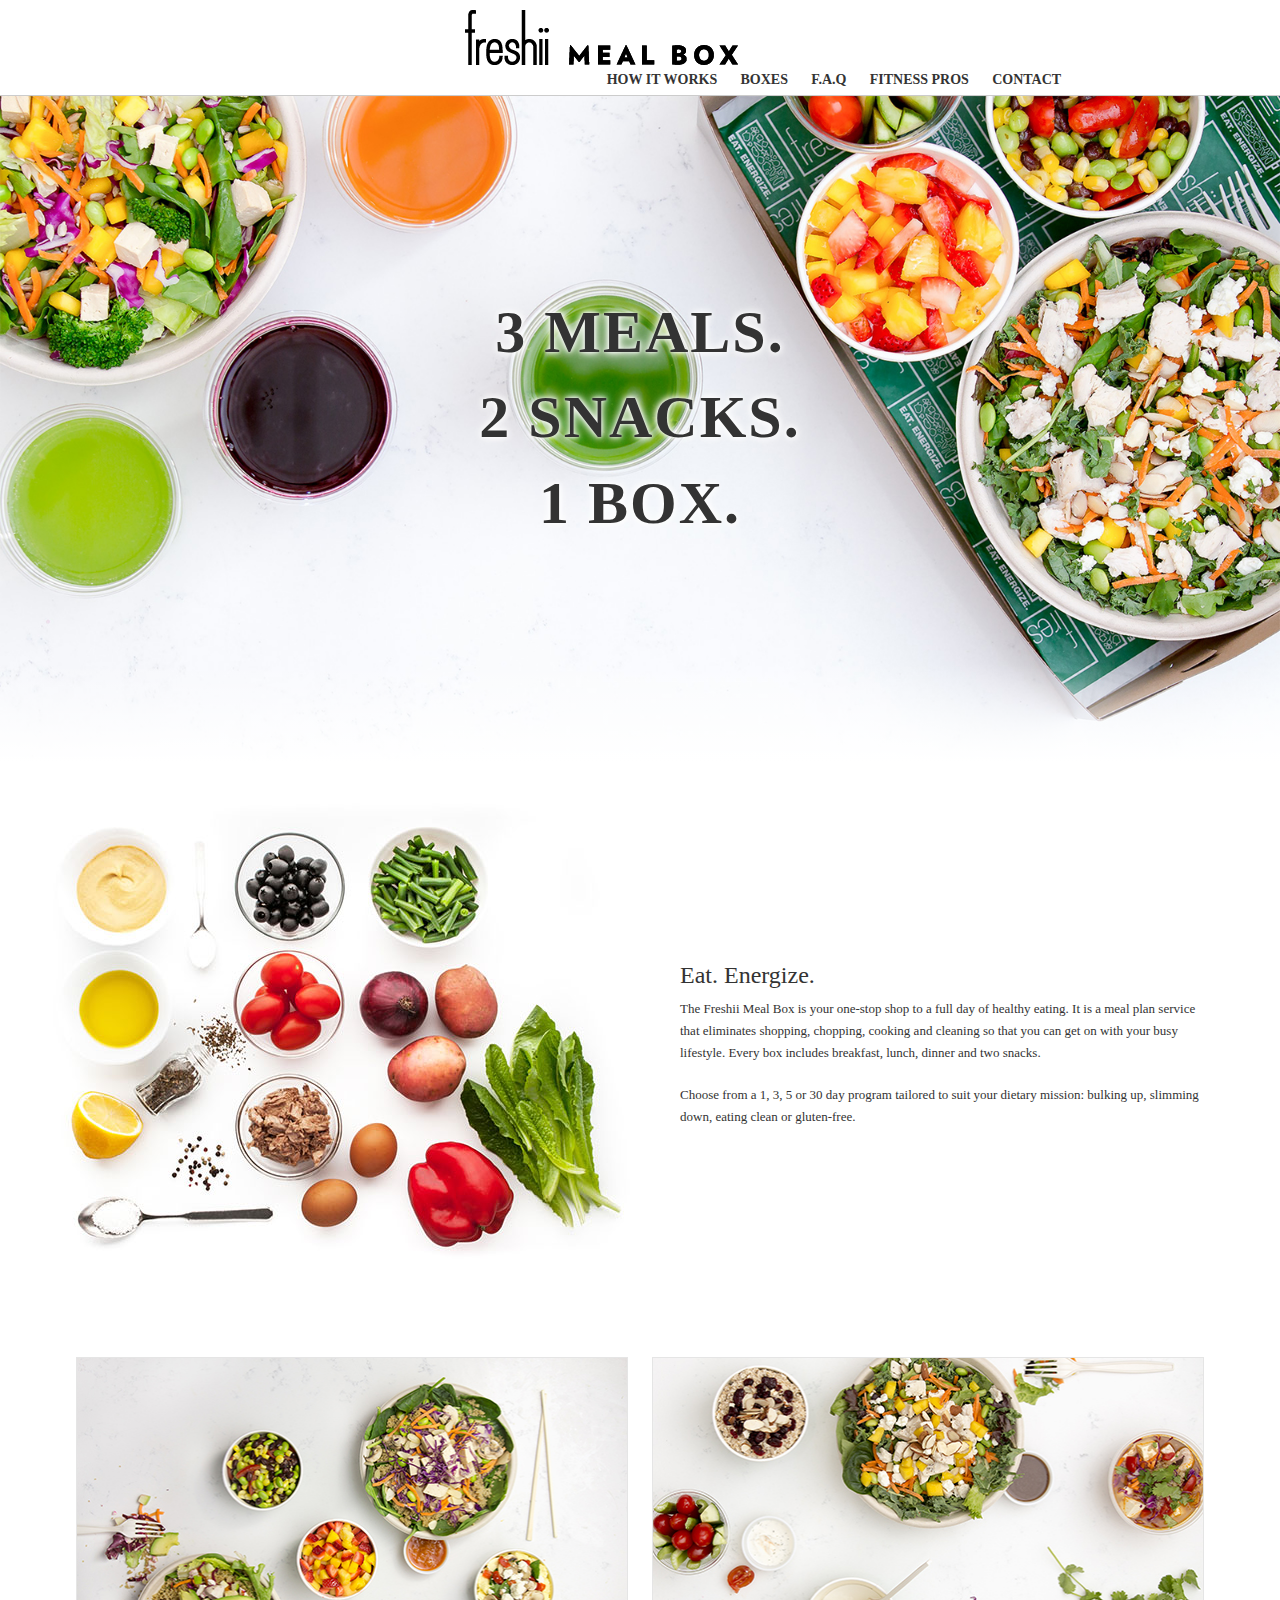
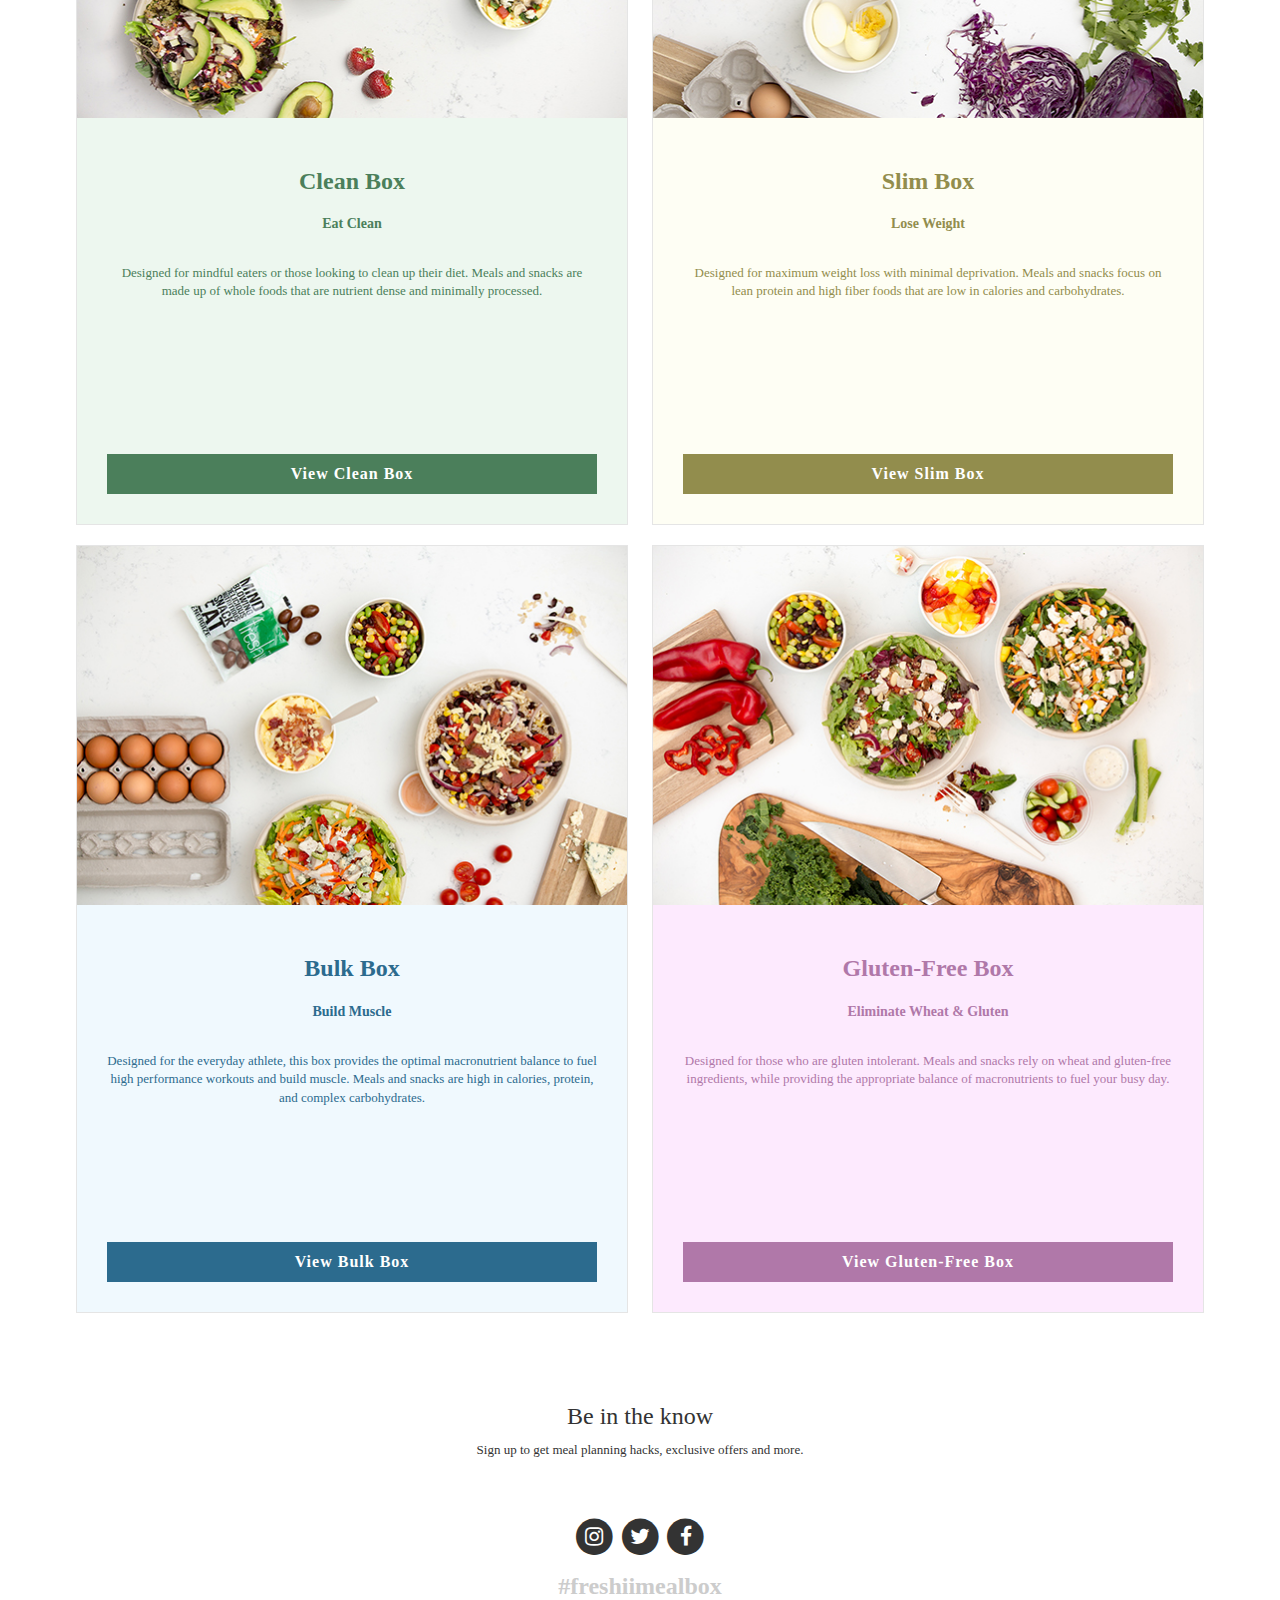
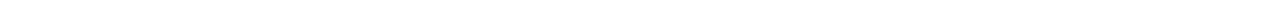
==== commit e6926e35: "test" ====
(no text change in the page or its own stylesheets)
